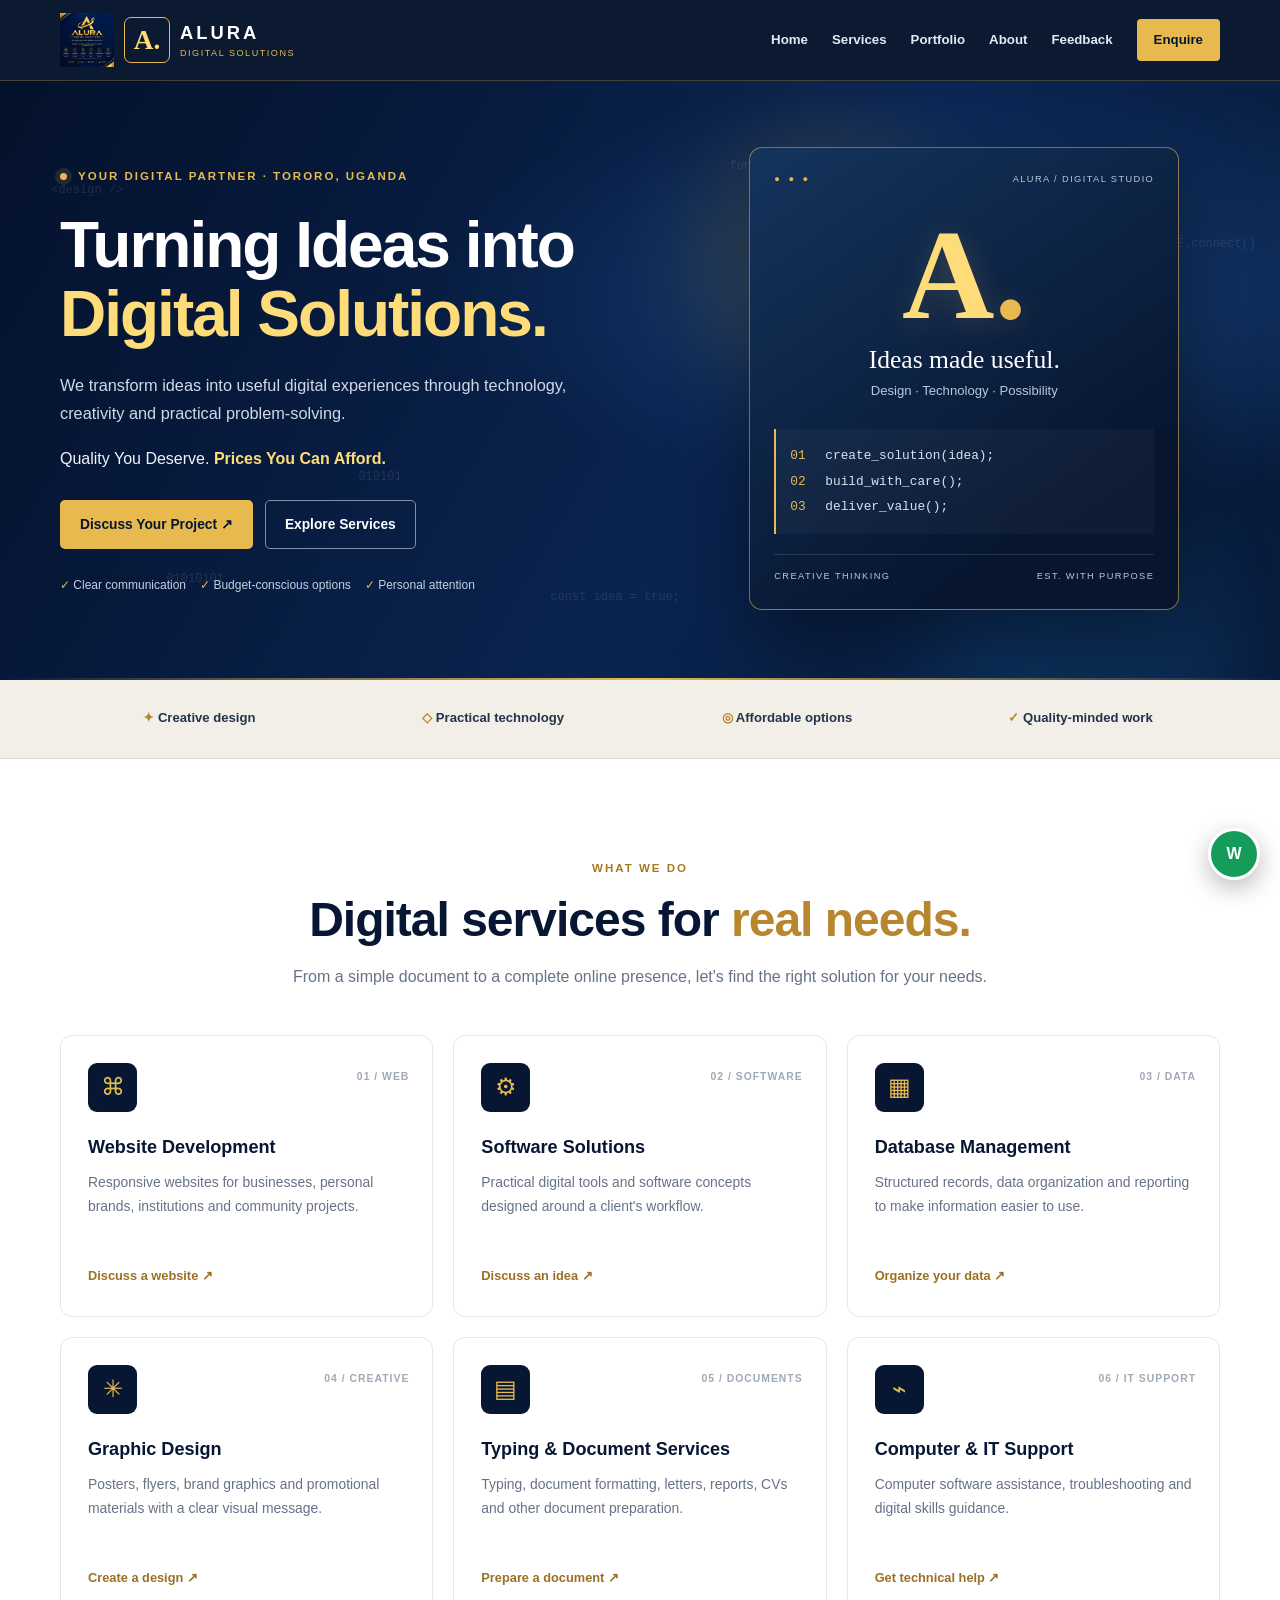
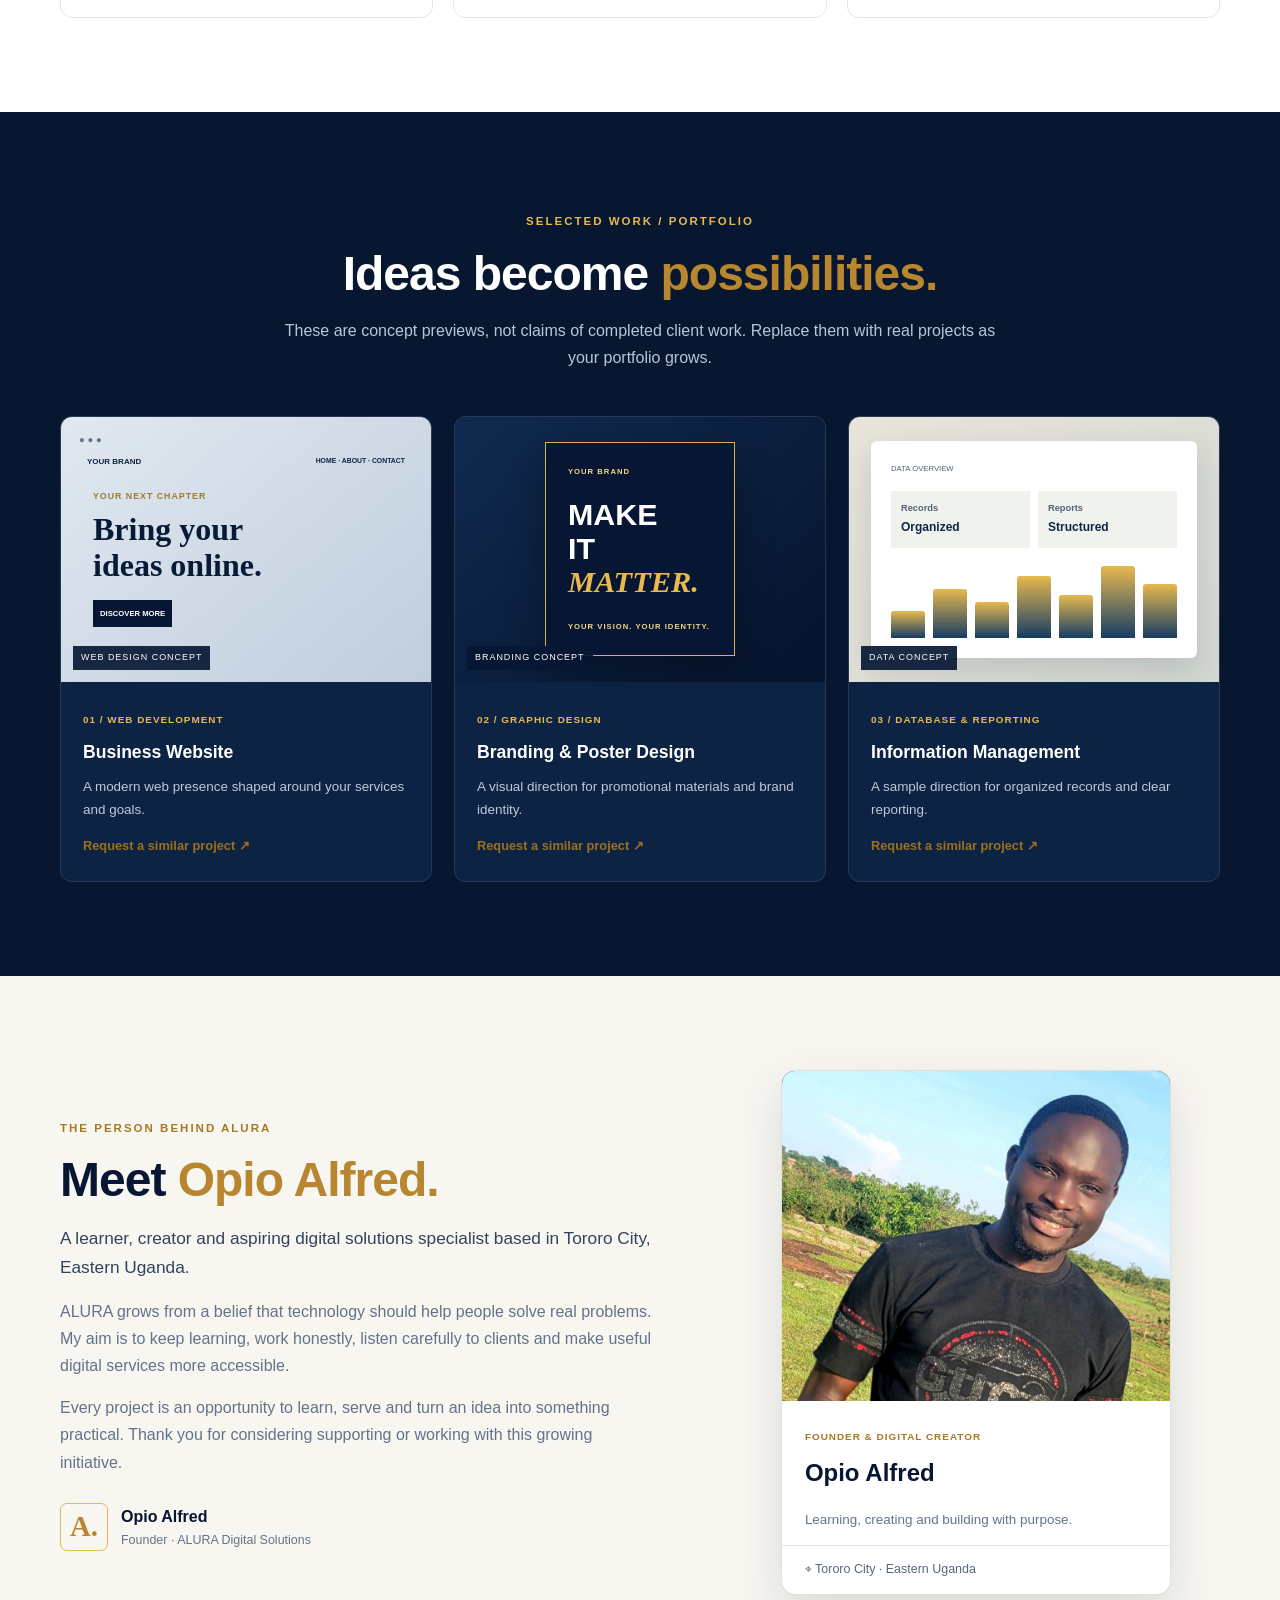
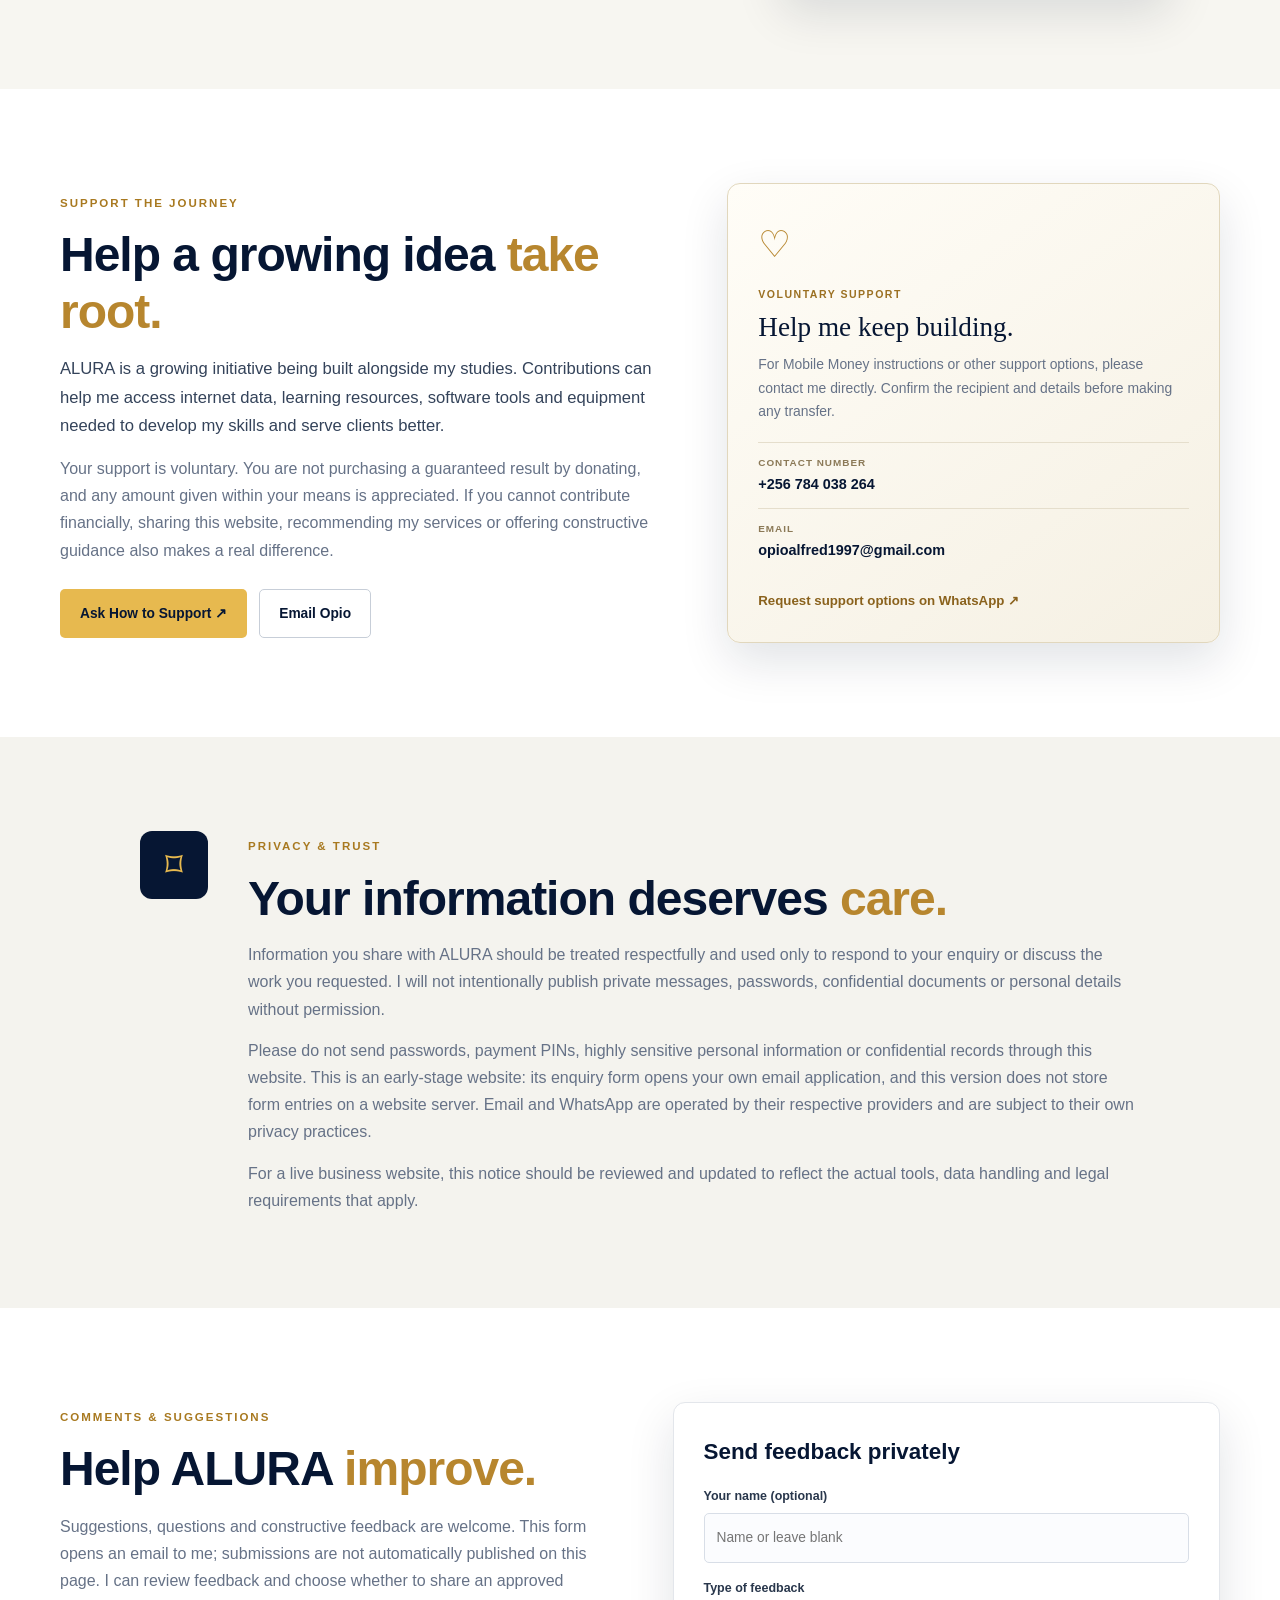
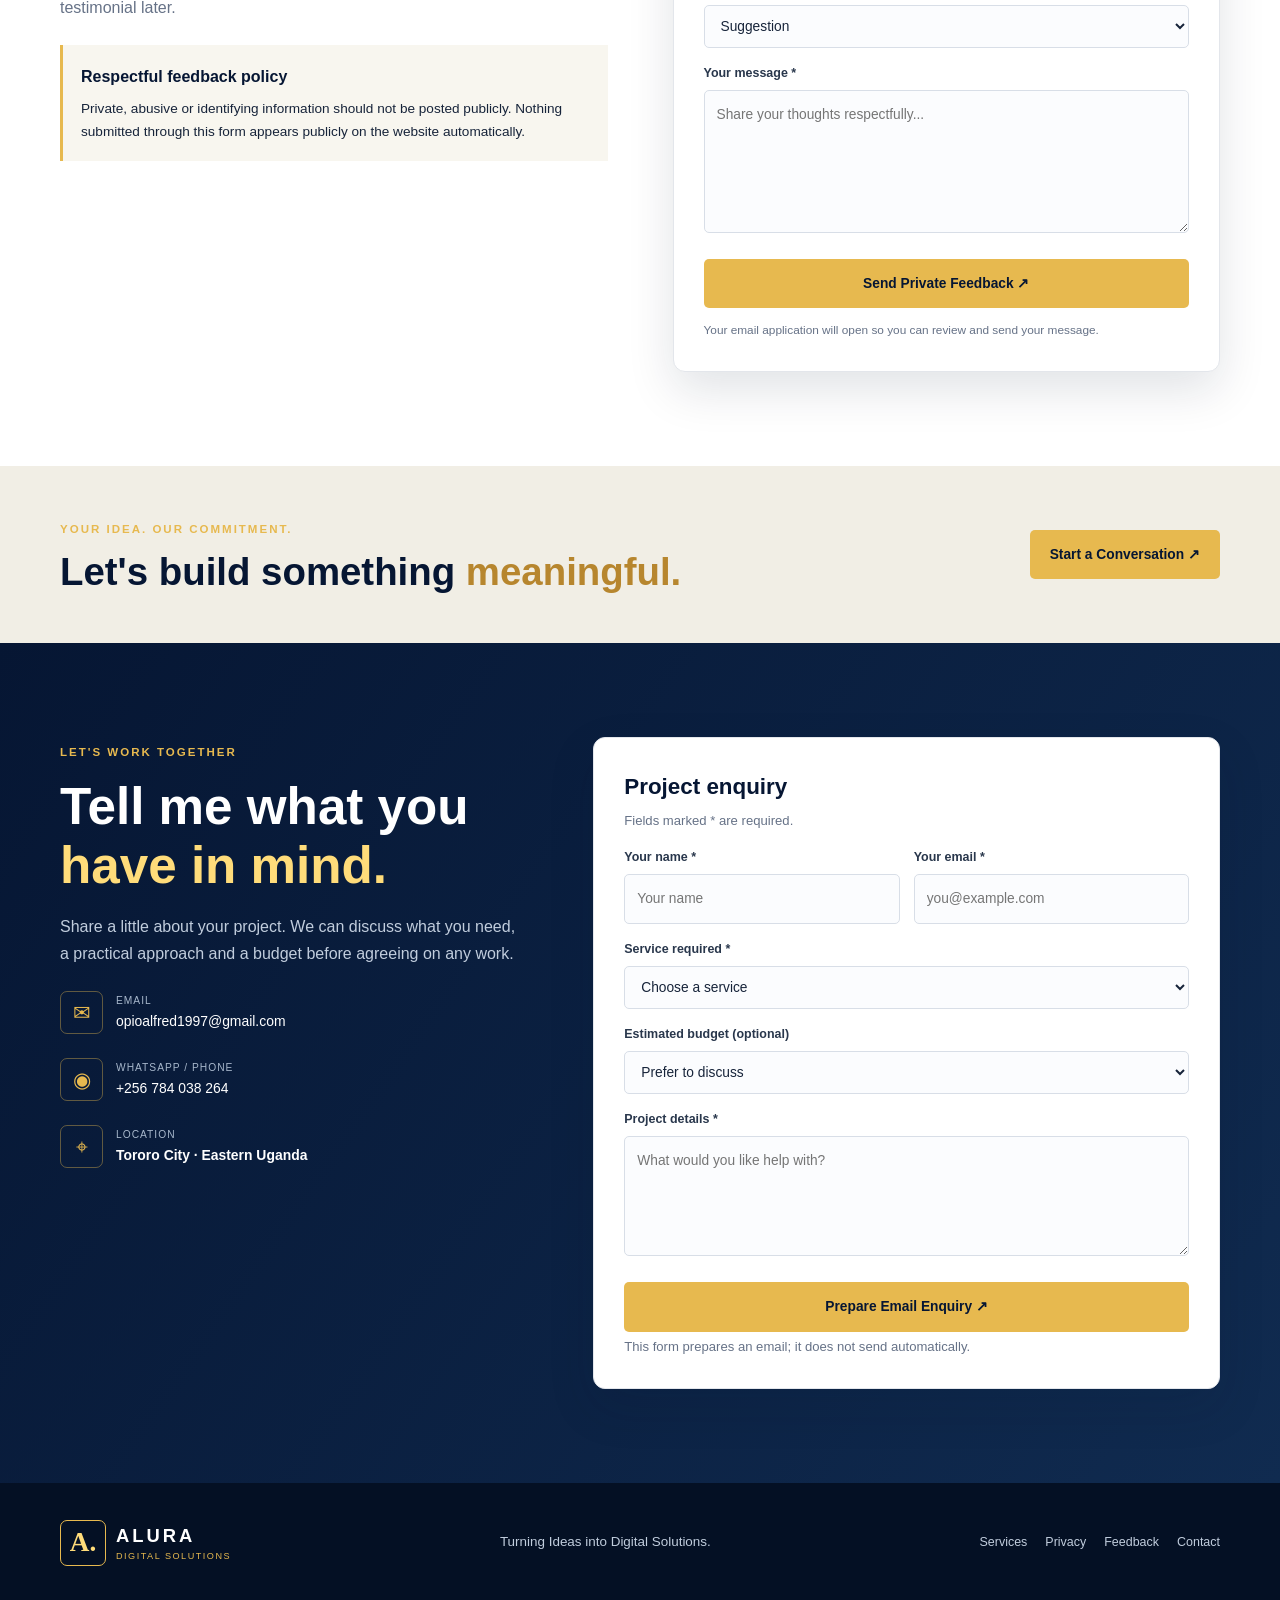
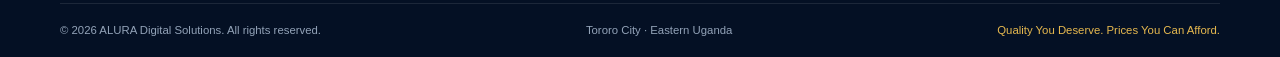
==== index.html @ 076384ed "Add files via upload" ====
<!DOCTYPE html>
<html lang="en">
<head>
  <meta charset="UTF-8">
  <meta name="viewport" content="width=device-width, initial-scale=1.0">
  <meta name="theme-color" content="#061633">
  <meta name="description" content="ALURA Digital Solutions in Tororo City, Eastern Uganda: websites, software, databases, graphic design, document services and IT support.">
  <title>ALURA Digital Solutions | Turning Ideas into Digital Solutions</title>
  <link rel="stylesheet" href="style.css">
</head>
<body>
  <header class="site-header">
    <div class="container nav-wrap">
      <a class="brand" href="#home" aria-label="ALURA home">
        <img class="brand-logo" src="alura-logo.png" alt="ALURA Digital Solutions logo"
             onerror="this.style.display='none';document.getElementById('logoFallback').style.display='grid'">
        <span class="brand-fallback" id="logoFallback">A.</span>
        <span class="brand-copy"><strong>ALURA</strong><small>DIGITAL SOLUTIONS</small></span>
      </a>
      <button class="menu-toggle" id="menuToggle" aria-expanded="false" aria-label="Open menu">☰</button>
      <nav class="nav-links" id="navLinks">
        <a href="#home">Home</a><a href="#services">Services</a>
        <a href="#portfolio">Portfolio</a><a href="#about">About</a>
        <a href="#feedback">Feedback</a><a class="nav-cta" href="#contact">Enquire</a>
      </nav>
    </div>
  </header>

  <main>
    <section class="hero" id="home">
      <div class="ambient ambient-one"></div><div class="ambient ambient-two"></div>
      <div class="code-rain" aria-hidden="true"><span>&lt;design /&gt;</span><span>010101</span><span>function create()</span><span>0100101</span><span>DATABASE.connect()</span><span>const idea = true;</span><span>01010101</span><span>build();</span></div>
      <div class="container hero-layout">
        <div class="hero-copy">
          <span class="eyebrow"><i></i> YOUR DIGITAL PARTNER · TORORO, UGANDA</span>
          <h1>Turning Ideas into <span>Digital Solutions.</span></h1>
          <p class="hero-lead">We transform ideas into useful digital experiences through technology, creativity and practical problem-solving.</p>
          <p class="hero-slogan">Quality You Deserve. <strong>Prices You Can Afford.</strong></p>
          <div class="hero-actions"><a class="button gold-button" href="#contact">Discuss Your Project ↗</a><a class="button outline-button" href="#services">Explore Services</a></div>
          <div class="hero-points"><span>✓ Clear communication</span><span>✓ Budget-conscious options</span><span>✓ Personal attention</span></div>
        </div>
        <div class="hero-panel">
          <div class="panel-top"><span class="lights">● ● ●</span><span>ALURA / DIGITAL STUDIO</span></div>
          <div class="panel-logo">A<span>.</span></div>
          <h2>Ideas made useful.</h2><p>Design · Technology · Possibility</p>
          <div class="panel-code"><span>01</span> create_solution(idea);<br><span>02</span> build_with_care();<br><span>03</span> deliver_value();</div>
          <div class="panel-bottom"><span>CREATIVE THINKING</span><span>EST. WITH PURPOSE</span></div>
        </div>
      </div>
      <div class="hero-bottom-line"></div>
    </section>

    <section class="service-ribbon"><div class="container ribbon-grid">
      <span>✦ Creative design</span><span>◇ Practical technology</span><span>◎ Affordable options</span><span>✓ Quality-minded work</span>
    </div></section>

    <section class="section" id="services"><div class="container">
      <div class="section-heading"><span class="eyebrow dark">WHAT WE DO</span><h2>Digital services for <em>real needs.</em></h2><p>From a simple document to a complete online presence, let's find the right solution for your needs.</p></div>
      <div class="services-grid">
        <article class="service-card"><span class="service-icon">⌘</span><small>01 / WEB</small><h3>Website Development</h3><p>Responsive websites for businesses, personal brands, institutions and community projects.</p><a href="#contact" data-service="Website Development">Discuss a website ↗</a></article>
        <article class="service-card"><span class="service-icon">⚙</span><small>02 / SOFTWARE</small><h3>Software Solutions</h3><p>Practical digital tools and software concepts designed around a client's workflow.</p><a href="#contact" data-service="Software Solutions">Discuss an idea ↗</a></article>
        <article class="service-card"><span class="service-icon">▦</span><small>03 / DATA</small><h3>Database Management</h3><p>Structured records, data organization and reporting to make information easier to use.</p><a href="#contact" data-service="Database Management">Organize your data ↗</a></article>
        <article class="service-card"><span class="service-icon">✳</span><small>04 / CREATIVE</small><h3>Graphic Design</h3><p>Posters, flyers, brand graphics and promotional materials with a clear visual message.</p><a href="#contact" data-service="Graphic Design">Create a design ↗</a></article>
        <article class="service-card"><span class="service-icon">▤</span><small>05 / DOCUMENTS</small><h3>Typing & Document Services</h3><p>Typing, document formatting, letters, reports, CVs and other document preparation.</p><a href="#contact" data-service="Typing and Document Services">Prepare a document ↗</a></article>
        <article class="service-card"><span class="service-icon">⌁</span><small>06 / IT SUPPORT</small><h3>Computer & IT Support</h3><p>Computer software assistance, troubleshooting and digital skills guidance.</p><a href="#contact" data-service="Computer and IT Support">Get technical help ↗</a></article>
      </div>
    </div></section>

    <section class="section dark-section" id="portfolio"><div class="container">
      <div class="section-heading"><span class="eyebrow">SELECTED WORK / PORTFOLIO</span><h2>Ideas become <em>possibilities.</em></h2><p>These are concept previews, not claims of completed client work. Replace them with real projects as your portfolio grows.</p></div>
      <div class="portfolio-grid">
        <article class="work-card"><div class="work-art website-art"><div class="browser-bar">● ● ●</div><div class="mini-nav">YOUR BRAND <span>HOME · ABOUT · CONTACT</span></div><div class="mini-hero"><small>YOUR NEXT CHAPTER</small><strong>Bring your<br>ideas online.</strong><b>DISCOVER MORE</b></div><label>WEB DESIGN CONCEPT</label></div><div class="work-copy"><small>01 / WEB DEVELOPMENT</small><h3>Business Website</h3><p>A modern web presence shaped around your services and goals.</p><a href="#contact" data-service="Business Website">Request a similar project ↗</a></div></article>
        <article class="work-card"><div class="work-art brand-art"><div class="poster"><small>YOUR BRAND</small><strong>MAKE<br>IT <i>MATTER.</i></strong><span>YOUR VISION. YOUR IDENTITY.</span></div><label>BRANDING CONCEPT</label></div><div class="work-copy"><small>02 / GRAPHIC DESIGN</small><h3>Branding & Poster Design</h3><p>A visual direction for promotional materials and brand identity.</p><a href="#contact" data-service="Branding and Poster Design">Request a similar project ↗</a></div></article>
        <article class="work-card"><div class="work-art data-art"><div class="data-card"><small>DATA OVERVIEW</small><div class="data-numbers"><b>Records<br><strong>Organized</strong></b><b>Reports<br><strong>Structured</strong></b></div><div class="bars"><i></i><i></i><i></i><i></i><i></i><i></i><i></i></div></div><label>DATA CONCEPT</label></div><div class="work-copy"><small>03 / DATABASE & REPORTING</small><h3>Information Management</h3><p>A sample direction for organized records and clear reporting.</p><a href="#contact" data-service="Database and Reporting">Request a similar project ↗</a></div></article>
      </div>
    </div></section>

    <section class="section about-section" id="about"><div class="container about-grid">
      <div><span class="eyebrow dark">THE PERSON BEHIND ALURA</span><h2>Meet <em>Opio Alfred.</em></h2><p class="about-lead">A learner, creator and aspiring digital solutions specialist based in Tororo City, Eastern Uganda.</p><p>ALURA grows from a belief that technology should help people solve real problems. My aim is to keep learning, work honestly, listen carefully to clients and make useful digital services more accessible.</p><p>Every project is an opportunity to learn, serve and turn an idea into something practical. Thank you for considering supporting or working with this growing initiative.</p><div class="signature"><span>A.</span><div><strong>Opio Alfred</strong><small>Founder · ALURA Digital Solutions</small></div></div></div>
      <div class="profile-card"><div class="profile-image-wrap"><img src="my-picture.jpg" alt="Portrait of Opio Alfred" onerror="this.style.display='none';document.getElementById('photoFallback').style.display='grid'"><div id="photoFallback" class="photo-fallback">OA</div></div><div class="profile-caption"><span>FOUNDER & DIGITAL CREATOR</span><h3>Opio Alfred</h3><p>Learning, creating and building with purpose.</p></div><div class="profile-location">⌖ Tororo City · Eastern Uganda</div></div>
    </div></section>

    <section class="section support-section" id="support"><div class="container support-grid">
      <div><span class="eyebrow dark">SUPPORT THE JOURNEY</span><h2>Help a growing idea <em>take root.</em></h2><p class="support-lead">ALURA is a growing initiative being built alongside my studies. Contributions can help me access internet data, learning resources, software tools and equipment needed to develop my skills and serve clients better.</p><p>Your support is voluntary. You are not purchasing a guaranteed result by donating, and any amount given within your means is appreciated. If you cannot contribute financially, sharing this website, recommending my services or offering constructive guidance also makes a real difference.</p><div class="support-actions"><a class="button gold-button" id="donateButton" href="https://wa.me/256784038264?text=Hello%20Opio%2C%20I%20would%20like%20to%20ask%20about%20supporting%20your%20learning%20and%20ALURA%20Digital%20Solutions%20initiative." target="_blank" rel="noopener noreferrer">Ask How to Support ↗</a><a class="button dark-outline" href="mailto:opioalfred1997@gmail.com?subject=Supporting%20ALURA%20Digital%20Solutions">Email Opio</a></div></div>
      <aside class="donation-card"><div class="donation-icon">♡</div><span>VOLUNTARY SUPPORT</span><h3>Help me keep building.</h3><p>For Mobile Money instructions or other support options, please contact me directly. Confirm the recipient and details before making any transfer.</p><div class="donation-detail"><small>CONTACT NUMBER</small><strong>+256 784 038 264</strong></div><div class="donation-detail"><small>EMAIL</small><strong>opioalfred1997@gmail.com</strong></div><a class="donation-link" href="https://wa.me/256784038264?text=Hello%20Opio%2C%20please%20share%20the%20available%20support%20options." target="_blank" rel="noopener noreferrer">Request support options on WhatsApp ↗</a></aside>
    </div></section>

    <section class="section privacy-section" id="privacy"><div class="container privacy-layout"><div class="privacy-symbol">⌑</div><div><span class="eyebrow dark">PRIVACY & TRUST</span><h2>Your information deserves <em>care.</em></h2><p>Information you share with ALURA should be treated respectfully and used only to respond to your enquiry or discuss the work you requested. I will not intentionally publish private messages, passwords, confidential documents or personal details without permission.</p><p>Please do not send passwords, payment PINs, highly sensitive personal information or confidential records through this website. This is an early-stage website: its enquiry form opens your own email application, and this version does not store form entries on a website server. Email and WhatsApp are operated by their respective providers and are subject to their own privacy practices.</p><p>For a live business website, this notice should be reviewed and updated to reflect the actual tools, data handling and legal requirements that apply.</p></div></div></section>

    <section class="section feedback-section" id="feedback"><div class="container feedback-grid">
      <div><span class="eyebrow dark">COMMENTS & SUGGESTIONS</span><h2>Help ALURA <em>improve.</em></h2><p>Suggestions, questions and constructive feedback are welcome. This form opens an email to me; submissions are not automatically published on this page. I can review feedback and choose whether to share an approved testimonial later.</p><div class="moderation-note"><strong>Respectful feedback policy</strong><p>Private, abusive or identifying information should not be posted publicly. Nothing submitted through this form appears publicly on the website automatically.</p></div></div>
      <form class="feedback-form" id="feedbackForm"><h3>Send feedback privately</h3><label for="feedbackName">Your name (optional)</label><input id="feedbackName" name="feedbackName" placeholder="Name or leave blank"><label for="feedbackType">Type of feedback</label><select id="feedbackType" name="feedbackType"><option>Suggestion</option><option>Question</option><option>Service feedback</option><option>Testimonial for possible publication</option></select><label for="feedbackText">Your message *</label><textarea id="feedbackText" name="feedbackText" rows="5" required placeholder="Share your thoughts respectfully..."></textarea><button class="button gold-button" type="submit">Send Private Feedback ↗</button><p class="form-note" id="feedbackMessage" aria-live="polite">Your email application will open so you can review and send your message.</p></form>
    </div></section>

    <section class="closing"><div class="container closing-inner"><div><span class="eyebrow">YOUR IDEA. OUR COMMITMENT.</span><h2>Let's build something <em>meaningful.</em></h2></div><a class="button gold-button" href="#contact">Start a Conversation ↗</a></div></section>

    <section class="section contact-section" id="contact"><div class="container contact-grid">
      <div><span class="eyebrow">LET'S WORK TOGETHER</span><h2>Tell me what you <em>have in mind.</em></h2><p>Share a little about your project. We can discuss what you need, a practical approach and a budget before agreeing on any work.</p><div class="contact-line"><span>✉</span><div><small>EMAIL</small><a href="mailto:opioalfred1997@gmail.com">opioalfred1997@gmail.com</a></div></div><div class="contact-line"><span>◉</span><div><small>WHATSAPP / PHONE</small><a href="https://wa.me/256784038264" target="_blank" rel="noopener noreferrer">+256 784 038 264</a></div></div><div class="contact-line"><span>⌖</span><div><small>LOCATION</small><strong>Tororo City · Eastern Uganda</strong></div></div></div>
      <form class="contact-form" id="contactForm"><h3>Project enquiry</h3><p>Fields marked * are required.</p><div class="form-row"><div><label for="clientName">Your name *</label><input id="clientName" name="clientName" required placeholder="Your name"></div><div><label for="clientEmail">Your email *</label><input id="clientEmail" name="clientEmail" type="email" required placeholder="you@example.com"></div></div><label for="service">Service required *</label><select id="service" name="service" required><option value="">Choose a service</option><option>Website Development</option><option>Software Solutions</option><option>Database Management</option><option>Graphic Design</option><option>Typing and Document Services</option><option>Computer and IT Support</option><option>Other / Not Sure Yet</option></select><label for="budget">Estimated budget (optional)</label><select id="budget" name="budget"><option value="">Prefer to discuss</option><option>Below UGX 50,000</option><option>UGX 50,000 – 150,000</option><option>UGX 150,000 – 500,000</option><option>Above UGX 500,000</option></select><label for="projectMessage">Project details *</label><textarea id="projectMessage" name="projectMessage" required rows="4" placeholder="What would you like help with?"></textarea><button class="button gold-button" type="submit">Prepare Email Enquiry ↗</button><p class="form-note" id="contactMessage" aria-live="polite">This form prepares an email; it does not send automatically.</p></form>
    </div></section>
  </main>

  <footer class="footer"><div class="container footer-top"><a class="brand" href="#home"><span class="brand-fallback">A.</span><span class="brand-copy"><strong>ALURA</strong><small>DIGITAL SOLUTIONS</small></span></a><p>Turning Ideas into Digital Solutions.</p><div class="footer-links"><a href="#services">Services</a><a href="#privacy">Privacy</a><a href="#feedback">Feedback</a><a href="#contact">Contact</a></div></div><div class="container footer-bottom"><p>© <span id="year"></span> ALURA Digital Solutions. All rights reserved.</p><p>Tororo City · Eastern Uganda</p><p class="footer-slogan">Quality You Deserve. Prices You Can Afford.</p></div></footer>
  <a class="floating-whatsapp" href="https://wa.me/256784038264" target="_blank" rel="noopener noreferrer" aria-label="Chat with ALURA on WhatsApp">W</a>
  <script src="script.js"></script>
</body>
</html>
---- style.css ----
/* ALURA DIGITAL SOLUTIONS — Navy & Gold */
:root{--navy:#061633;--navy2:#0d2850;--navy3:#16365f;--gold:#e7b94f;--gold2:#ffdc7a;--ink:#17243a;--muted:#667287;--paper:#f7f6f1;--line:#e3e6eb;--white:#fff;--shadow:0 18px 48px rgba(6,22,51,.12)}
*{box-sizing:border-box;margin:0;padding:0}html{scroll-behavior:smooth;scroll-padding-top:88px}body{font-family:"Segoe UI",Arial,sans-serif;color:var(--ink);line-height:1.7;overflow-x:hidden}a{text-decoration:none;color:inherit}button,input,select,textarea{font:inherit}a:focus-visible,button:focus-visible,input:focus-visible,select:focus-visible,textarea:focus-visible{outline:3px solid var(--gold);outline-offset:3px}.container{width:min(1160px,calc(100% - 44px));margin:auto}.section{padding:94px 0}.eyebrow{display:inline-block;color:var(--gold);font-size:.72rem;font-weight:800;letter-spacing:2px;text-transform:uppercase}.eyebrow.dark{color:#a87920}.section-heading{text-align:center;max-width:720px;margin:0 auto 44px}.section-heading h2,.about-grid h2,.support-grid h2,.privacy-layout h2,.feedback-grid h2{font-size:clamp(2rem,4vw,3rem);line-height:1.18;letter-spacing:-1px;color:var(--navy);margin-top:12px}.section-heading h2 em,.about-grid h2 em,.support-grid h2 em,.privacy-layout h2 em,.feedback-grid h2 em,.closing h2 em{font-style:normal;color:#b7862e}.section-heading p{margin-top:15px;color:var(--muted)}
/* header */.site-header{position:sticky;top:0;z-index:99;background:rgba(5,19,43,.97);backdrop-filter:blur(14px);border-bottom:1px solid rgba(231,185,79,.25)}.nav-wrap{min-height:80px;display:flex;align-items:center;justify-content:space-between;gap:20px}.brand{display:flex;align-items:center;gap:10px;color:white;min-width:0}.brand-logo{width:54px;height:54px;object-fit:contain}.brand-fallback{width:46px;height:46px;display:grid;place-items:center;border:1px solid var(--gold);border-radius:7px;color:var(--gold2);font:700 1.7rem Georgia,serif}.brand-copy{display:flex;flex-direction:column;line-height:1.25}.brand-copy strong{font-size:1.15rem;letter-spacing:3px}.brand-copy small{color:var(--gold);font-size:.57rem;letter-spacing:1.5px;margin-top:4px}.nav-links{display:flex;align-items:center;gap:24px}.nav-links a{color:#e2e9f4;font-size:.83rem;font-weight:650}.nav-links a:hover{color:var(--gold2)}.nav-links .nav-cta{background:var(--gold);color:var(--navy);padding:10px 17px;border-radius:4px}.menu-toggle{display:none;background:transparent;color:white;border:1px solid #66748b;border-radius:5px;padding:6px 12px;font-size:1.35rem}
/* buttons */.button{display:inline-flex;align-items:center;justify-content:center;gap:12px;border:1px solid transparent;border-radius:5px;padding:12px 19px;font-size:.86rem;font-weight:800;cursor:pointer;transition:transform .2s,background .2s}.button:hover{transform:translateY(-2px)}.gold-button{background:var(--gold);color:var(--navy)}.gold-button:hover{background:var(--gold2)}.outline-button{color:white;border-color:#8290a5}.outline-button:hover{border-color:var(--gold);background:#ffffff0c}.dark-outline{color:var(--navy);border-color:#c7ced8}.dark-outline:hover{border-color:var(--gold)}
/* hero and ambient motion */.hero{position:relative;isolation:isolate;overflow:hidden;color:white;background:radial-gradient(ellipse at 78% 35%,#153b70 0,transparent 40%),linear-gradient(120deg,#04112b,#0a2450 58%,#071936)}.hero-layout{min-height:590px;display:grid;grid-template-columns:1.08fr .92fr;align-items:center;gap:48px;padding-top:66px;padding-bottom:68px}.hero-copy{position:relative;z-index:2}.eyebrow i{display:inline-block;width:7px;height:7px;border-radius:50%;background:var(--gold);box-shadow:0 0 0 5px #e7b94f20;margin-right:6px}.hero h1{font-size:clamp(2.8rem,5vw,4.6rem);line-height:1.08;letter-spacing:-2px;margin:23px 0}.hero h1 span{display:block;color:var(--gold2)}.hero-lead{max-width:570px;color:#d0d9e8;font-size:1.02rem}.hero-slogan{margin-top:17px;color:#f0f3f8}.hero-slogan strong{color:var(--gold2)}.hero-actions{display:flex;gap:12px;flex-wrap:wrap;margin-top:28px}.hero-points{display:flex;flex-wrap:wrap;gap:14px;margin-top:26px;color:#c5d0e0;font-size:.75rem}.hero-points span:first-letter{color:var(--gold)}.hero-panel{position:relative;z-index:2;max-width:430px;width:100%;justify-self:center;padding:24px;border:1px solid #e7b94f88;border-radius:13px;background:linear-gradient(145deg,#14345d,#07152f 78%);box-shadow:0 30px 80px #0006}.panel-top,.panel-bottom{display:flex;justify-content:space-between;gap:12px;color:#b9c7da;font-size:.58rem;letter-spacing:1.4px}.lights{color:var(--gold);letter-spacing:3px}.panel-logo{font:700 8rem/1 Georgia,serif;color:var(--gold2);text-align:center;margin:23px 0 6px;text-shadow:0 5px 30px #e7b94f35}.panel-logo span{color:var(--gold)}.hero-panel h2{text-align:center;font:400 1.6rem Georgia,serif}.hero-panel>p{text-align:center;color:#b8c8dc;font-size:.82rem;margin-top:5px}.panel-code{margin:27px 0 20px;padding:14px;border-left:2px solid var(--gold);background:#ffffff08;color:#d8e3f1;font: .8rem/2 Consolas,monospace}.panel-code span{color:var(--gold);padding-right:12px}.panel-bottom{padding-top:14px;border-top:1px solid #ffffff20}.ambient{position:absolute;z-index:-1;border-radius:50%;filter:blur(50px);opacity:.18;pointer-events:none}.ambient-one{width:240px;height:240px;top:10%;left:55%;background:#e7b94f;animation:drift 12s ease-in-out infinite alternate}.ambient-two{width:320px;height:320px;bottom:-140px;right:3%;background:#2381d4;animation:drift 15s ease-in-out infinite alternate-reverse}.code-rain{position:absolute;inset:0;z-index:0;overflow:hidden;pointer-events:none;opacity:.12;color:#c9d9ee;font:12px Consolas,monospace}.code-rain span{position:absolute;animation:floatCode 17s linear infinite}.code-rain span:nth-child(1){left:4%;top:17%}.code-rain span:nth-child(2){left:28%;top:65%;animation-delay:-4s}.code-rain span:nth-child(3){left:57%;top:13%;animation-delay:-7s}.code-rain span:nth-child(4){left:78%;top:67%;animation-delay:-2s}.code-rain span:nth-child(5){left:88%;top:26%;animation-delay:-9s}.code-rain span:nth-child(6){left:43%;top:85%;animation-delay:-5s}.code-rain span:nth-child(7){left:13%;top:82%;animation-delay:-11s}.code-rain span:nth-child(8){left:70%;top:48%;animation-delay:-3s}.hero-bottom-line{height:2px;background:linear-gradient(90deg,transparent,var(--gold),transparent)}@keyframes drift{to{transform:translate(40px,-25px) scale(1.15)}}@keyframes floatCode{0%,100%{transform:translateY(0)}50%{transform:translateY(-28px)}}
.service-ribbon{background:#f1efe8;border-bottom:1px solid #e2ddcf}.ribbon-grid{min-height:78px;display:grid;grid-template-columns:repeat(4,1fr);align-items:center;gap:15px}.ribbon-grid span{text-align:center;color:#24334b;font-weight:700;font-size:.82rem}.ribbon-grid span::first-letter{color:#b7862e}
/* services */.services-grid{display:grid;grid-template-columns:repeat(3,1fr);gap:20px}.service-card{position:relative;padding:27px;border:1px solid var(--line);border-radius:12px;background:white;transition:.25s}.service-card:hover{transform:translateY(-5px);border-color:#d9b45c;box-shadow:var(--shadow)}.service-icon{width:49px;height:49px;display:grid;place-items:center;background:var(--navy);color:var(--gold);border-radius:9px;font-size:1.5rem}.service-card>small{position:absolute;right:23px;top:32px;color:#a0a9b6;font-size:.65rem;letter-spacing:1px;font-weight:800}.service-card h3{margin-top:20px;color:var(--navy);font-size:1.13rem}.service-card p{color:var(--muted);font-size:.87rem;margin-top:9px;min-height:80px}.service-card a,.work-copy a{display:inline-block;color:#9b7022;font-size:.8rem;font-weight:800;margin-top:14px}
/* portfolio */.dark-section{background:#07172f;color:white}.dark-section .section-heading h2{color:white}.dark-section .section-heading p{color:#b8c6d8}.portfolio-grid{display:grid;grid-template-columns:repeat(3,1fr);gap:22px}.work-card{overflow:hidden;border:1px solid #ffffff1a;border-radius:12px;background:#0d2343}.work-art{position:relative;min-height:265px;padding:22px;display:grid;place-items:center;overflow:hidden}.website-art{background:linear-gradient(140deg,#e1e8f0,#bfcddd)}.brand-art{background:linear-gradient(140deg,#102b50,#06132c)}.data-art{background:linear-gradient(140deg,#e8e4d9,#d1d8d2)}.work-art label{position:absolute;bottom:12px;left:12px;background:#061633e8;color:white;padding:4px 8px;font-size:.56rem;letter-spacing:1px}.browser-bar{position:absolute;top:15px;left:18px;color:#63758b;font-size:.6rem}.mini-nav{position:absolute;top:38px;left:26px;right:26px;color:#102344;font-size:.5rem;font-weight:900;display:flex;justify-content:space-between}.mini-nav span{font-size:.43rem}.mini-hero{width:100%;padding:38px 10px 20px;color:#071a36}.mini-hero small,.mini-hero strong,.mini-hero b{display:block}.mini-hero small{color:#a17a30;font-size:.55rem;font-weight:900;letter-spacing:1px}.mini-hero strong{font:700 2rem/1.12 Georgia,serif;margin:8px 0 14px}.mini-hero b{display:inline-block;background:#061633;color:white;padding:7px;font-size:.48rem}.poster{width:190px;min-height:210px;padding:22px;border:1px solid #d8ad58;background:#061633;display:flex;flex-direction:column;justify-content:center;box-shadow:0 15px 35px #0005}.poster small,.poster span{color:#f2d58a;font-size:.48rem;font-weight:800;letter-spacing:1px}.poster strong{font-size:1.9rem;line-height:1.1;color:white;margin:20px 0}.poster i{color:var(--gold);font-family:Georgia,serif}.data-card{background:white;width:100%;padding:20px;border-radius:6px;color:#536177;box-shadow:0 12px 30px #07163322;font-size:.58rem}.data-numbers{display:grid;grid-template-columns:1fr 1fr;gap:8px;margin-top:15px}.data-numbers b{background:#f0f2ee;padding:10px}.data-numbers strong{color:#102747;font-size:.75rem}.bars{height:75px;display:flex;align-items:flex-end;gap:8px;margin-top:15px}.bars i{flex:1;background:linear-gradient(#e7b94f,#153c64);height:var(--h,60%);border-radius:3px 3px 0 0}.bars i:nth-child(1){height:36%}.bars i:nth-child(2){height:65%}.bars i:nth-child(3){height:48%}.bars i:nth-child(4){height:82%}.bars i:nth-child(5){height:57%}.bars i:nth-child(6){height:95%}.bars i:nth-child(7){height:72%}.work-copy{padding:22px}.work-copy>small{color:var(--gold);font-size:.62rem;letter-spacing:1px;font-weight:800}.work-copy h3{margin-top:7px;color:white;font-size:1.1rem}.work-copy p{color:#bdc9d9;font-size:.84rem;margin-top:8px}
/* about */.about-section{background:var(--paper)}.about-grid{display:grid;grid-template-columns:1.1fr .9fr;align-items:center;gap:75px}.about-grid p{color:var(--muted);margin-top:15px}.about-lead{font-size:1.08rem;color:#34435a!important}.signature{display:flex;align-items:center;gap:13px;margin-top:27px}.signature>span{width:48px;height:48px;display:grid;place-items:center;border:1px solid var(--gold);border-radius:7px;color:#b7862e;font:700 1.8rem Georgia,serif}.signature strong,.signature small{display:block}.signature strong{color:var(--navy)}.signature small{color:var(--muted);font-size:.78rem}.profile-card{max-width:390px;justify-self:center;width:100%;overflow:hidden;border:1px solid #e2dfd5;border-radius:14px;background:white;box-shadow:var(--shadow)}.profile-image-wrap{height:330px;display:grid;place-items:center;overflow:hidden;background:radial-gradient(circle at 50% 30%,#28476c,#07172f)}.profile-image-wrap img{width:100%;height:100%;object-fit:cover;object-position:center 30%}.photo-fallback{display:none;width:145px;height:145px;place-items:center;border:2px solid var(--gold);border-radius:50%;color:var(--gold2);font:700 3rem Georgia,serif}.profile-caption{padding:20px 23px 14px}.profile-caption span{color:#a87920;font-size:.62rem;font-weight:800;letter-spacing:1px}.profile-caption h3{font-size:1.5rem;color:var(--navy);margin-top:5px}.profile-caption p{color:var(--muted);font-size:.84rem}.profile-location{border-top:1px solid var(--line);padding:13px 23px;color:#59667a;font-size:.78rem}
/* support */.support-section{background:white}.support-grid{display:grid;grid-template-columns:1.1fr .9fr;align-items:center;gap:65px}.support-grid p{color:var(--muted);margin-top:15px}.support-lead{font-size:1.04rem;color:#34435a!important}.support-actions{display:flex;flex-wrap:wrap;gap:12px;margin-top:25px}.donation-card{padding:30px;border:1px solid #e1d7bd;border-radius:13px;background:linear-gradient(145deg,#fffdf7,#f5f0e3);box-shadow:var(--shadow)}.donation-icon{font-size:2.3rem;color:#b7862e}.donation-card>span{display:block;color:#9b7022;font-size:.66rem;font-weight:900;letter-spacing:1.5px;margin-top:10px}.donation-card h3{font:400 1.7rem Georgia,serif;color:var(--navy);margin-top:8px}.donation-card>p{font-size:.87rem;color:var(--muted);margin:10px 0 18px}.donation-detail{padding:12px 0;border-top:1px solid #e5decc}.donation-detail small,.donation-detail strong{display:block}.donation-detail small{font-size:.62rem;letter-spacing:1px;color:#8b7957;font-weight:800}.donation-detail strong{font-size:.9rem;color:var(--navy);overflow-wrap:anywhere}.donation-link{display:block;margin-top:15px;color:#8a621d;font-weight:800;font-size:.83rem}
/* privacy and feedback */.privacy-section{background:#f4f3ee}.privacy-layout{display:grid;grid-template-columns:80px 1fr;gap:28px;max-width:1000px}.privacy-symbol{width:68px;height:68px;display:grid;place-items:center;border-radius:12px;background:var(--navy);color:var(--gold);font-size:2.2rem}.privacy-layout p{color:var(--muted);margin-top:14px}.feedback-section{background:white}.feedback-grid{display:grid;grid-template-columns:1fr 1fr;align-items:start;gap:65px}.feedback-grid>div>p{color:var(--muted);margin-top:15px}.moderation-note{margin-top:24px;padding:18px;border-left:3px solid var(--gold);background:#f8f6ef}.moderation-note strong{color:var(--navy)}.moderation-note p{font-size:.85rem;margin-top:6px}.feedback-form,.contact-form{padding:30px;border:1px solid var(--line);border-radius:12px;background:#fff;box-shadow:var(--shadow)}.feedback-form h3,.contact-form h3{font-size:1.4rem;color:var(--navy)}.feedback-form label,.contact-form label{display:block;font-size:.78rem;font-weight:800;color:#29374c;margin:15px 0 6px}.feedback-form input,.feedback-form select,.feedback-form textarea,.contact-form input,.contact-form select,.contact-form textarea{width:100%;padding:12px;border:1px solid #d8dee7;border-radius:5px;background:#fbfcfe;color:var(--ink);font-size:.86rem}.feedback-form textarea,.contact-form textarea{resize:vertical}.feedback-form button,.contact-form button{width:100%;margin-top:18px}.form-note{font-size:.74rem;color:var(--muted);margin-top:12px;overflow-wrap:anywhere}.form-note.error{color:#b42318}.form-note.success{color:#177245}.contact-section{background:linear-gradient(125deg,#061633,#102b50);color:white}.contact-grid{display:grid;grid-template-columns:.85fr 1.15fr;gap:70px;align-items:start}.contact-grid>div>h2{font-size:clamp(2.2rem,4vw,3.4rem);line-height:1.15;margin-top:14px}.contact-grid>div>h2 em{font-style:normal;color:var(--gold2)}.contact-grid>div>p{color:#c1cddd;margin-top:17px}.contact-line{display:flex;align-items:center;gap:13px;margin-top:24px}.contact-line>span{width:43px;height:43px;display:grid;place-items:center;border:1px solid #e7b94f66;border-radius:7px;color:var(--gold);font-size:1.3rem}.contact-line small,.contact-line strong,.contact-line a{display:block}.contact-line small{font-size:.64rem;letter-spacing:1px;color:#a7b7cb}.contact-line a,.contact-line strong{font-size:.87rem;color:white;overflow-wrap:anywhere}.contact-form>p{color:var(--muted);font-size:.82rem;margin-top:4px}.form-row{display:grid;grid-template-columns:1fr 1fr;gap:14px}.closing{padding:48px 0;background:#f1eee5}.closing-inner{display:flex;align-items:center;justify-content:space-between;gap:25px}.closing h2{font-size:clamp(1.8rem,3vw,2.5rem);line-height:1.2;color:var(--navy);margin-top:8px}.footer{background:#041024;color:#c1cddd}.footer-top{min-height:120px;display:flex;align-items:center;justify-content:space-between;gap:24px;flex-wrap:wrap;padding-top:24px;padding-bottom:24px}.footer-top>p{font-size:.84rem}.footer-links{display:flex;gap:18px;flex-wrap:wrap}.footer-links a{font-size:.78rem}.footer-links a:hover{color:var(--gold)}.footer-bottom{display:flex;justify-content:space-between;gap:14px;flex-wrap:wrap;padding:17px 0;border-top:1px solid #ffffff18}.footer-bottom p{font-size:.71rem;color:#93a3b8}.footer-bottom .footer-slogan{color:var(--gold)}.floating-whatsapp{position:fixed;z-index:90;right:20px;bottom:20px;width:52px;height:52px;display:grid;place-items:center;border:3px solid white;border-radius:50%;background:#159c5a;color:white;font-weight:900;box-shadow:0 8px 25px #0004}
@media(max-width:1000px){.nav-links{gap:14px}.nav-links a{font-size:.77rem}.hero-layout{gap:24px}.hero h1{font-size:clamp(2.6rem,5vw,4rem)}.about-grid,.support-grid,.feedback-grid,.contact-grid{gap:40px}}
@media(max-width:760px){.container{width:calc(100% - 34px)}.section{padding:70px 0}.nav-wrap{min-height:72px}.menu-toggle{display:block}.nav-links{display:none;position:absolute;top:72px;left:0;right:0;background:#061633;padding:12px 22px 20px;align-items:stretch;flex-direction:column;gap:0;border-top:1px solid #ffffff16}.nav-links.open{display:flex}.nav-links a{padding:12px 7px;font-size:.9rem}.nav-links .nav-cta{text-align:center;margin-top:8px}.hero-layout{grid-template-columns:1fr;padding-top:60px;padding-bottom:48px;gap:42px}.hero h1{font-size:clamp(2.7rem,9vw,4rem)}.hero-panel{max-width:400px}.ribbon-grid{grid-template-columns:1fr 1fr;padding:20px 0}.ribbon-grid span{font-size:.75rem}.services-grid,.portfolio-grid{grid-template-columns:repeat(2,1fr)}.service-card{padding:22px}.service-card p{min-height:0}.about-grid,.support-grid,.feedback-grid,.contact-grid{grid-template-columns:1fr;gap:35px}.profile-card{max-width:430px}.profile-image-wrap{height:360px}.privacy-layout{grid-template-columns:55px 1fr;gap:18px}.privacy-symbol{width:52px;height:52px}.closing-inner{align-items:flex-start;flex-direction:column}.footer-top{align-items:flex-start;flex-direction:column}.footer-bottom{flex-direction:column;gap:6px}}
@media(max-width:480px){.container{width:calc(100% - 28px)}.brand-logo{width:42px;height:42px}.brand-copy strong{font-size:1rem}.brand-copy small{font-size:.5rem}.hero h1{font-size:2.65rem;letter-spacing:-1.2px}.hero-actions{flex-direction:column}.hero-actions .button{width:100%}.hero-points{flex-direction:column;gap:6px}.panel-logo{font-size:6.5rem}.services-grid,.portfolio-grid{grid-template-columns:1fr}.work-art{min-height:250px}.form-row{grid-template-columns:1fr;gap:0}.feedback-form,.contact-form{padding:22px 17px}.privacy-layout{grid-template-columns:1fr}.privacy-symbol{margin-bottom:2px}.profile-image-wrap{height:300px}.support-actions{flex-direction:column}.support-actions .button{width:100%}.footer-links{gap:14px}}
@media(prefers-reduced-motion:reduce){*,*::before,*::after{animation-duration:.01ms!important;transition-duration:.01ms!important;scroll-behavior:auto!important}}
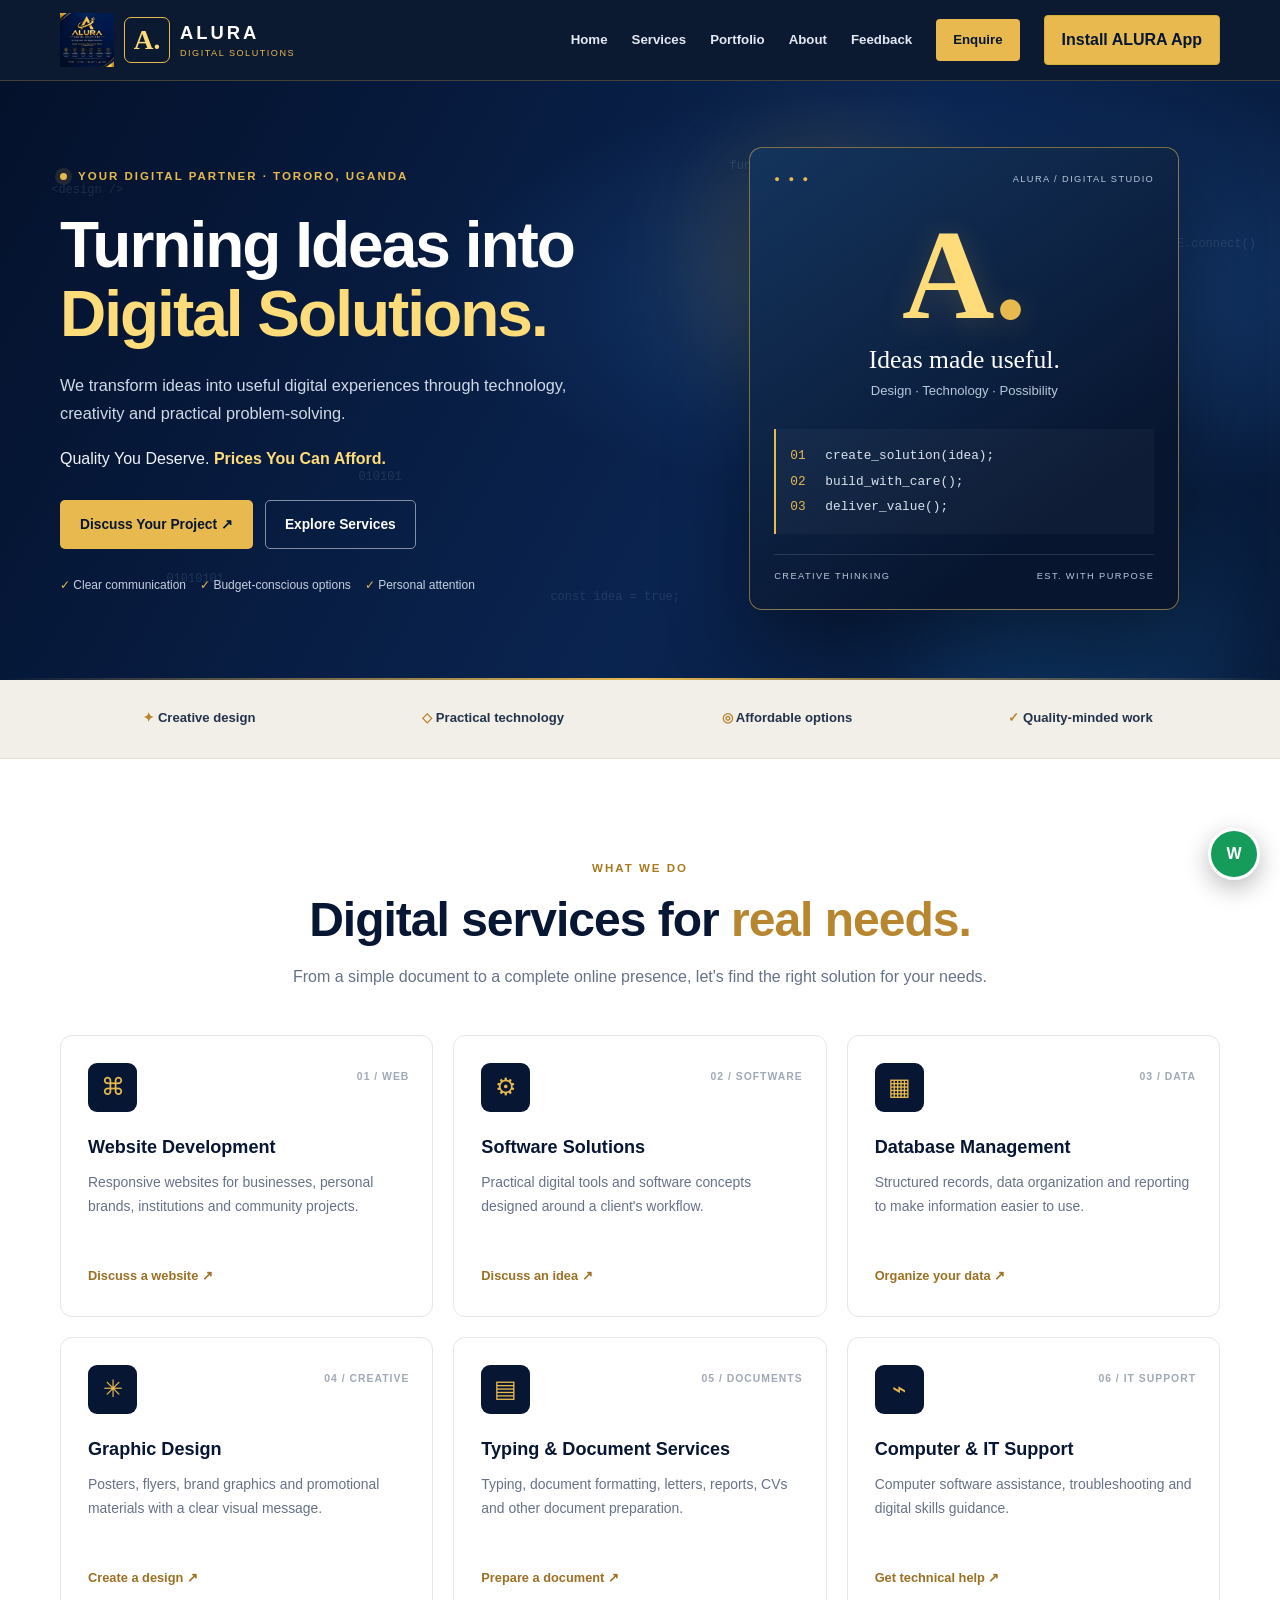
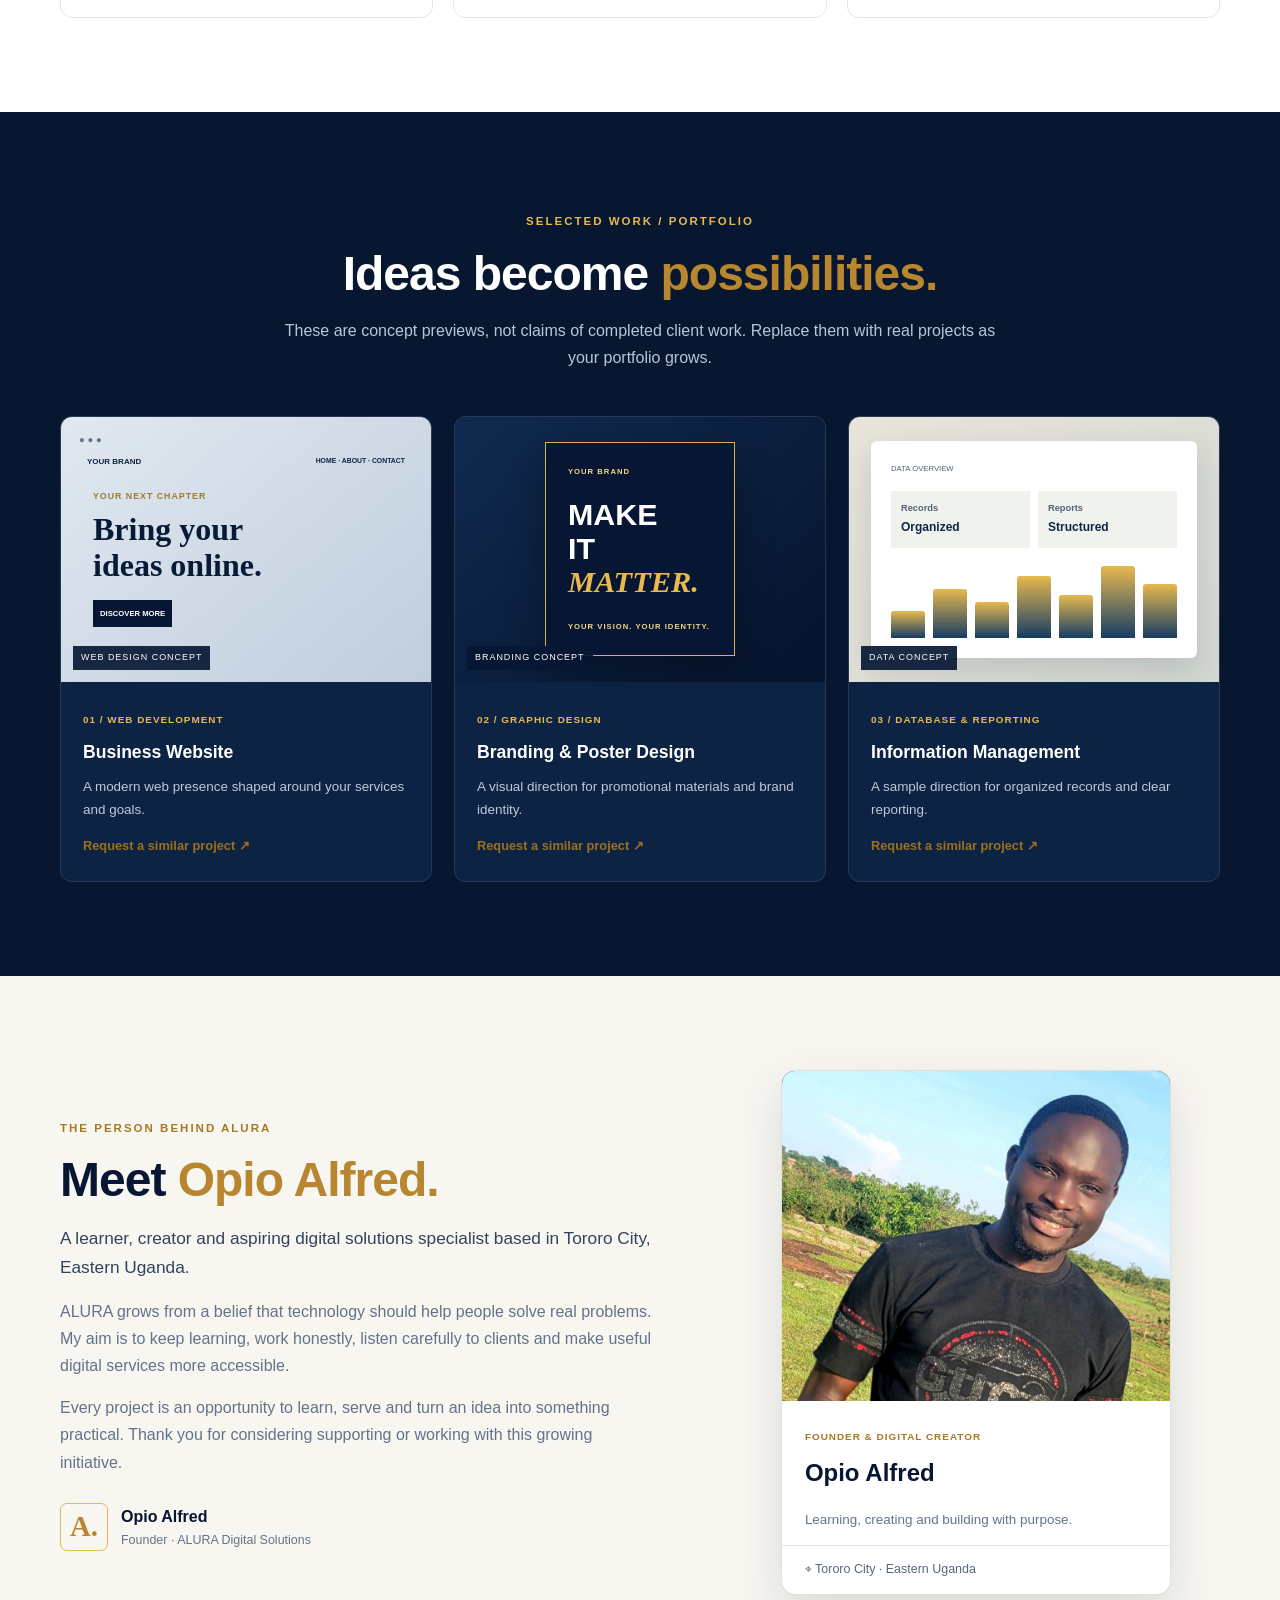
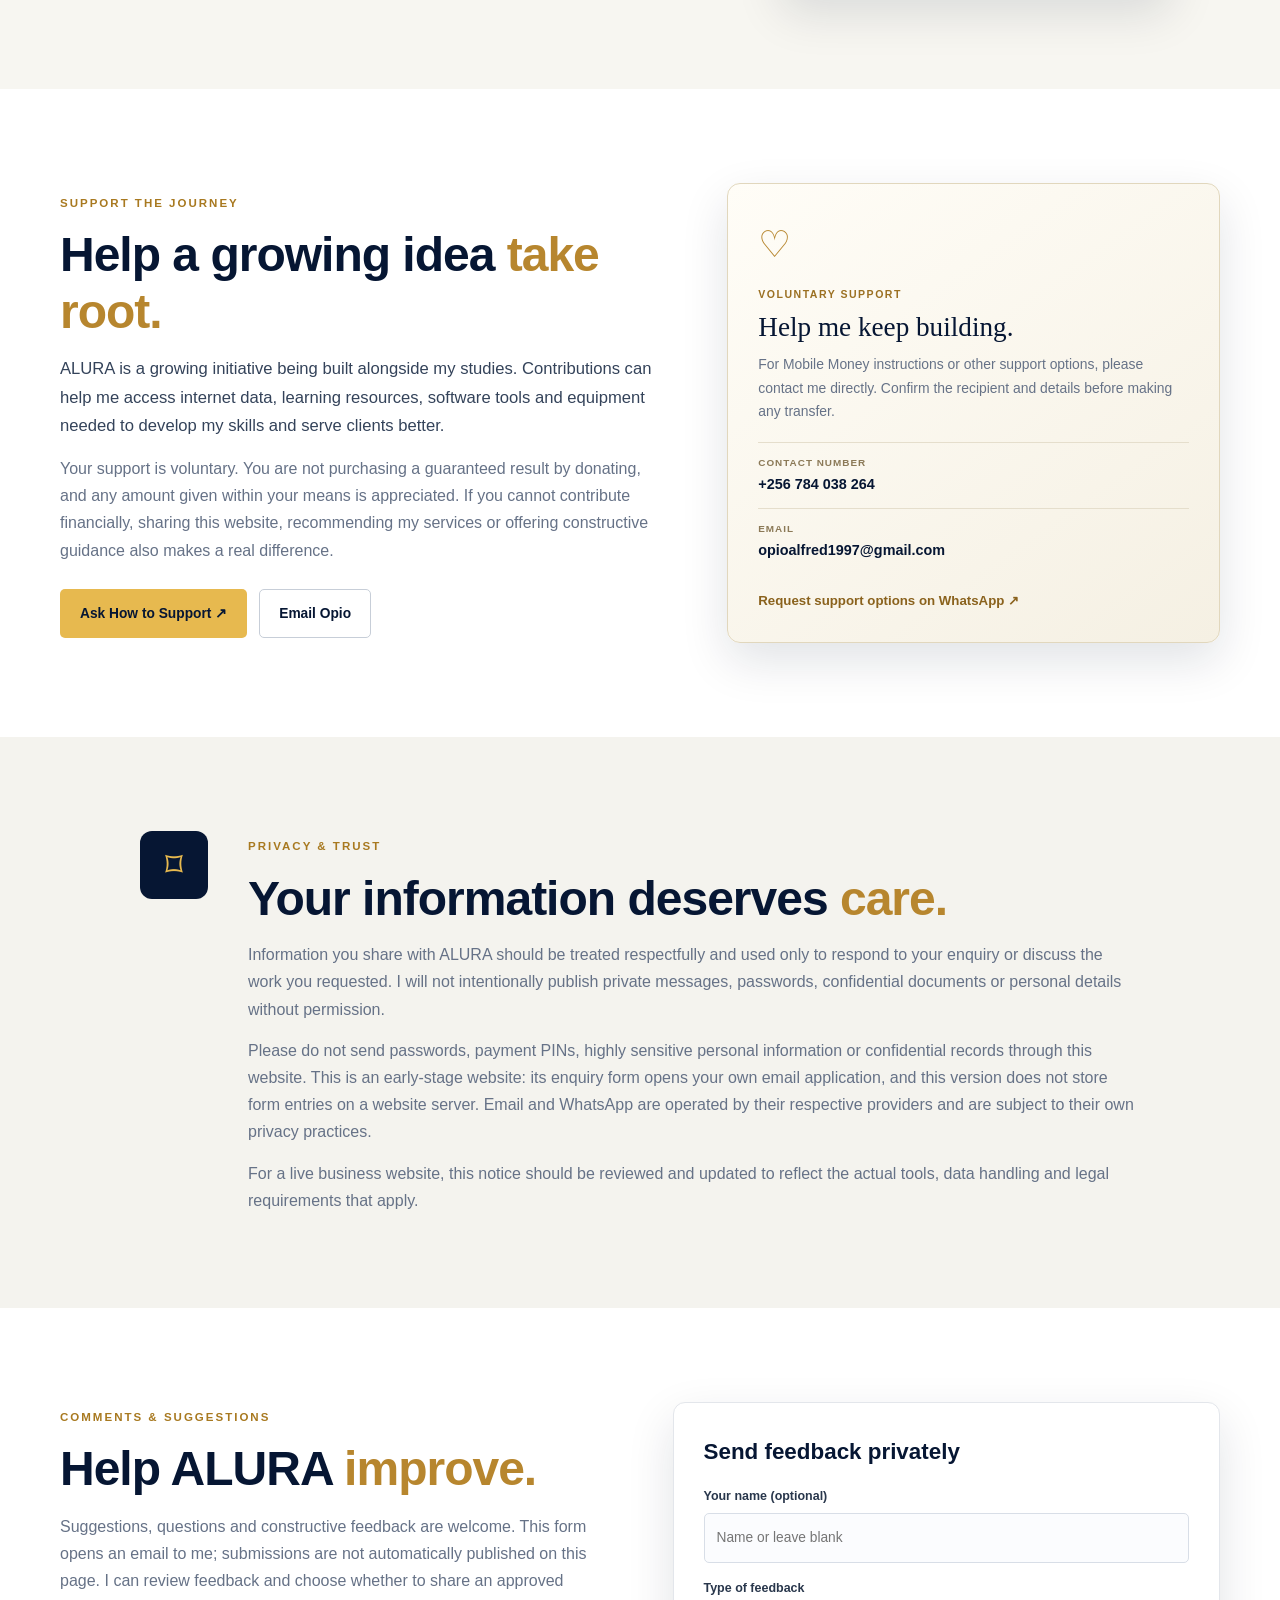
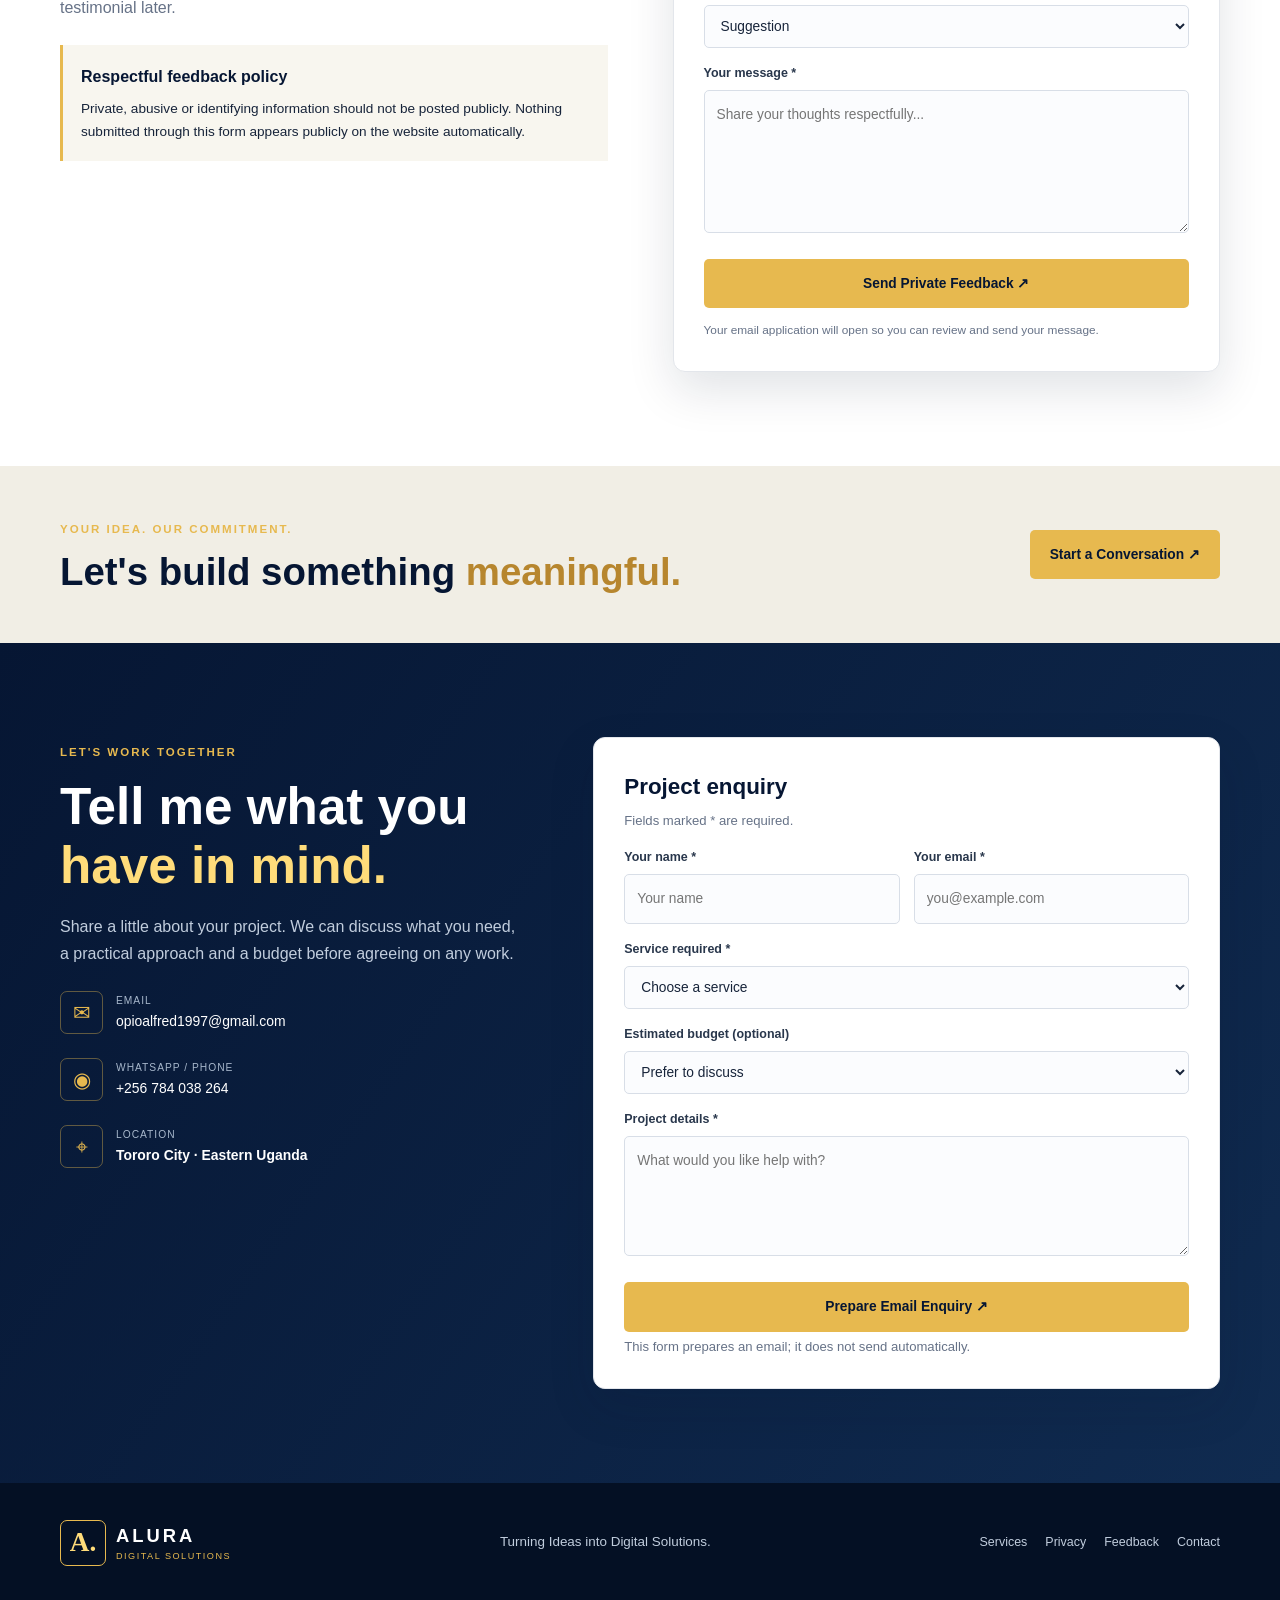
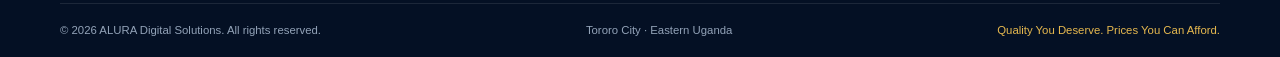
==== commit 040f92a7: "Add files via upload" ====
--- a/index.html
+++ b/index.html
@@ -3,10 +3,12 @@
 <head>
   <meta charset="UTF-8">
   <meta name="viewport" content="width=device-width, initial-scale=1.0">
-  <meta name="theme-color" content="#061633">
+  <meta name="theme-color" content="#07172f">
   <meta name="description" content="ALURA Digital Solutions in Tororo City, Eastern Uganda: websites, software, databases, graphic design, document services and IT support.">
   <title>ALURA Digital Solutions | Turning Ideas into Digital Solutions</title>
   <link rel="stylesheet" href="style.css">
+  <link rel="manifest" href="./manifest.webmanifest">
+<link rel="apple-touch-icon" href="./icons/alura-192.png">
 </head>
 <body>
   <header class="site-header">
@@ -22,6 +24,7 @@
         <a href="#home">Home</a><a href="#services">Services</a>
         <a href="#portfolio">Portfolio</a><a href="#about">About</a>
         <a href="#feedback">Feedback</a><a class="nav-cta" href="#contact">Enquire</a>
+        <button type="button" class="nav-cta install-app-button" id="installAppButton">Install ALURA App</button>
       </nav>
     </div>
   </header>
--- a/style.css
+++ b/style.css
@@ -14,3 +14,32 @@
 @media(max-width:760px){.container{width:calc(100% - 34px)}.section{padding:70px 0}.nav-wrap{min-height:72px}.menu-toggle{display:block}.nav-links{display:none;position:absolute;top:72px;left:0;right:0;background:#061633;padding:12px 22px 20px;align-items:stretch;flex-direction:column;gap:0;border-top:1px solid #ffffff16}.nav-links.open{display:flex}.nav-links a{padding:12px 7px;font-size:.9rem}.nav-links .nav-cta{text-align:center;margin-top:8px}.hero-layout{grid-template-columns:1fr;padding-top:60px;padding-bottom:48px;gap:42px}.hero h1{font-size:clamp(2.7rem,9vw,4rem)}.hero-panel{max-width:400px}.ribbon-grid{grid-template-columns:1fr 1fr;padding:20px 0}.ribbon-grid span{font-size:.75rem}.services-grid,.portfolio-grid{grid-template-columns:repeat(2,1fr)}.service-card{padding:22px}.service-card p{min-height:0}.about-grid,.support-grid,.feedback-grid,.contact-grid{grid-template-columns:1fr;gap:35px}.profile-card{max-width:430px}.profile-image-wrap{height:360px}.privacy-layout{grid-template-columns:55px 1fr;gap:18px}.privacy-symbol{width:52px;height:52px}.closing-inner{align-items:flex-start;flex-direction:column}.footer-top{align-items:flex-start;flex-direction:column}.footer-bottom{flex-direction:column;gap:6px}}
 @media(max-width:480px){.container{width:calc(100% - 28px)}.brand-logo{width:42px;height:42px}.brand-copy strong{font-size:1rem}.brand-copy small{font-size:.5rem}.hero h1{font-size:2.65rem;letter-spacing:-1.2px}.hero-actions{flex-direction:column}.hero-actions .button{width:100%}.hero-points{flex-direction:column;gap:6px}.panel-logo{font-size:6.5rem}.services-grid,.portfolio-grid{grid-template-columns:1fr}.work-art{min-height:250px}.form-row{grid-template-columns:1fr;gap:0}.feedback-form,.contact-form{padding:22px 17px}.privacy-layout{grid-template-columns:1fr}.privacy-symbol{margin-bottom:2px}.profile-image-wrap{height:300px}.support-actions{flex-direction:column}.support-actions .button{width:100%}.footer-links{gap:14px}}
 @media(prefers-reduced-motion:reduce){*,*::before,*::after{animation-duration:.01ms!important;transition-duration:.01ms!important;scroll-behavior:auto!important}}
+
+/* ALURA PWA installation button */
+
+.install-app-button {
+  appearance: none;
+  border: 1px solid #d4af37;
+  border-radius: 8px;
+  background: #07172f;
+  color: #f4d675;
+  font: inherit;
+  font-weight: 700;
+  padding: 10px 14px;
+  cursor: pointer;
+  white-space: nowrap;
+}
+
+.install-app-button:hover {
+  background: #12305a;
+}
+
+.install-app-button:focus-visible {
+  outline: 2px solid #d4af37;
+  outline-offset: 3px;
+}
+
+.install-app-button:disabled {
+  opacity: 0.7;
+  cursor: default;
+}
